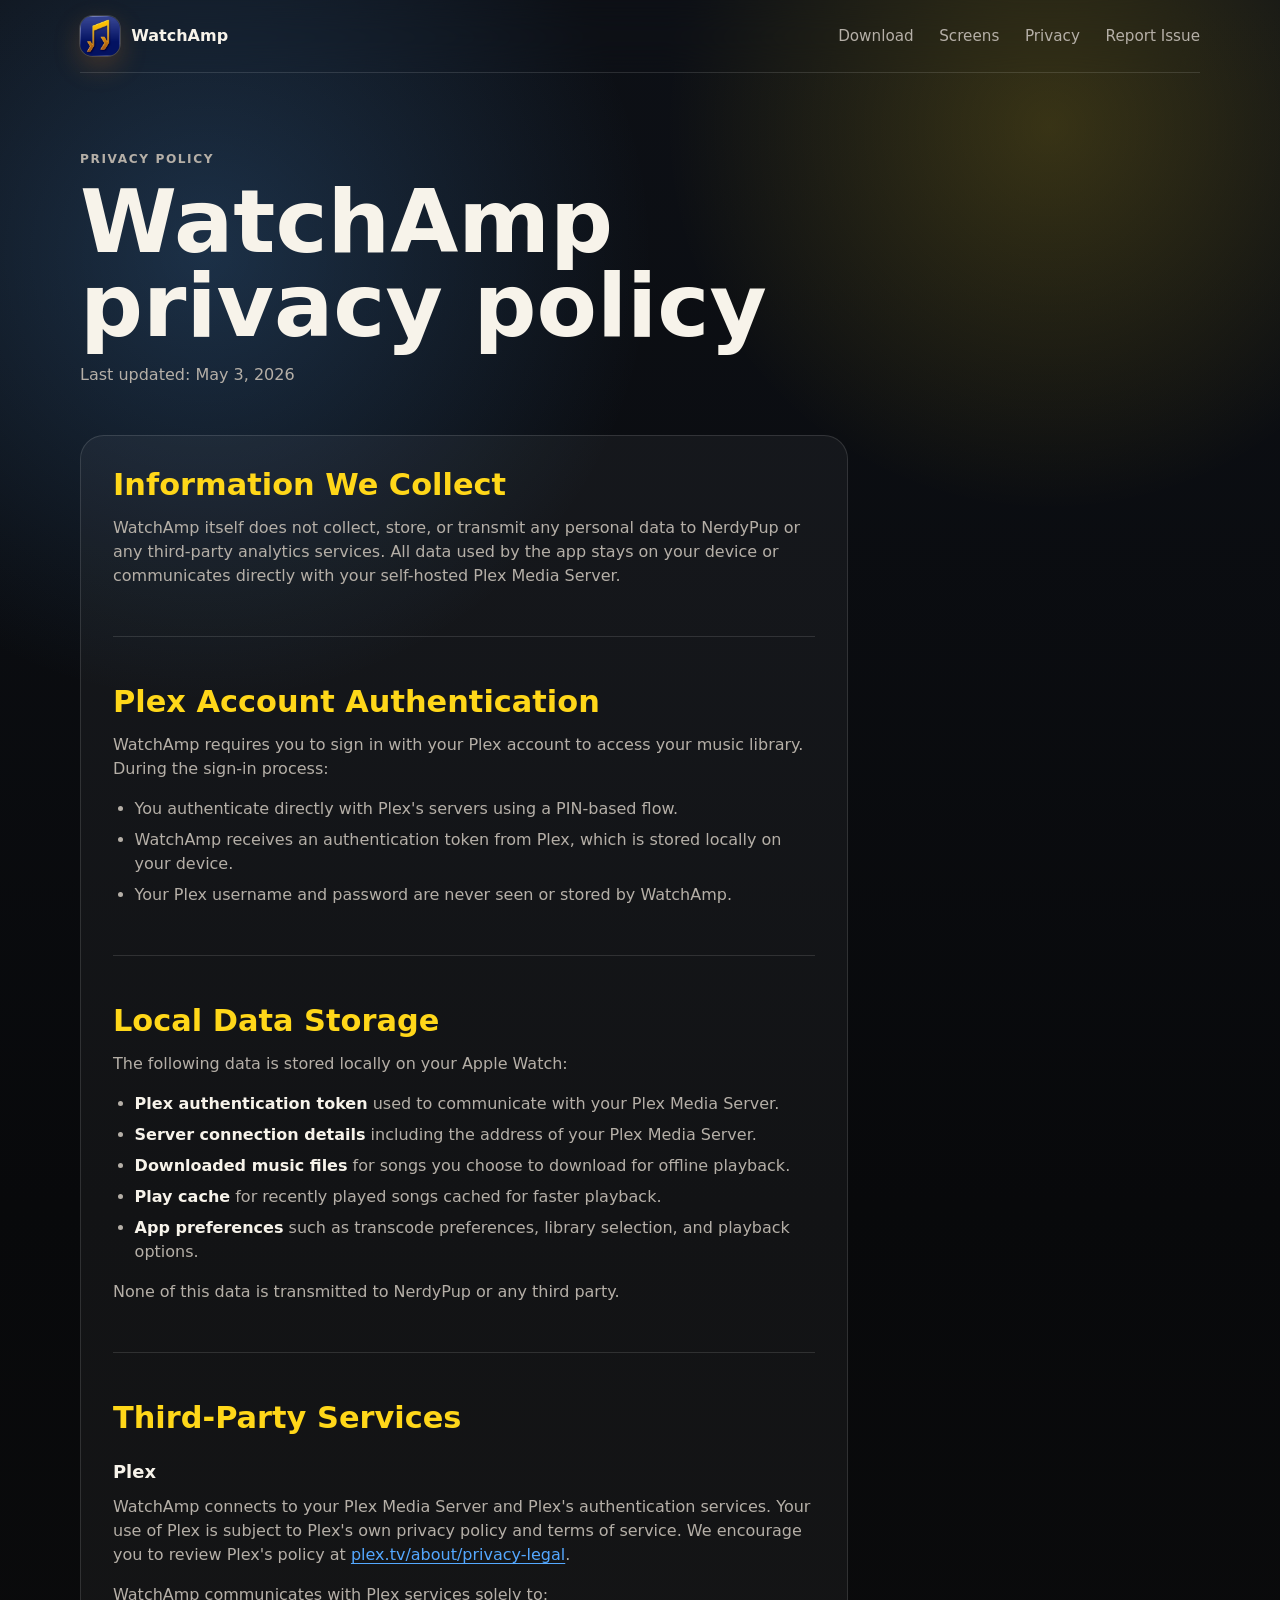
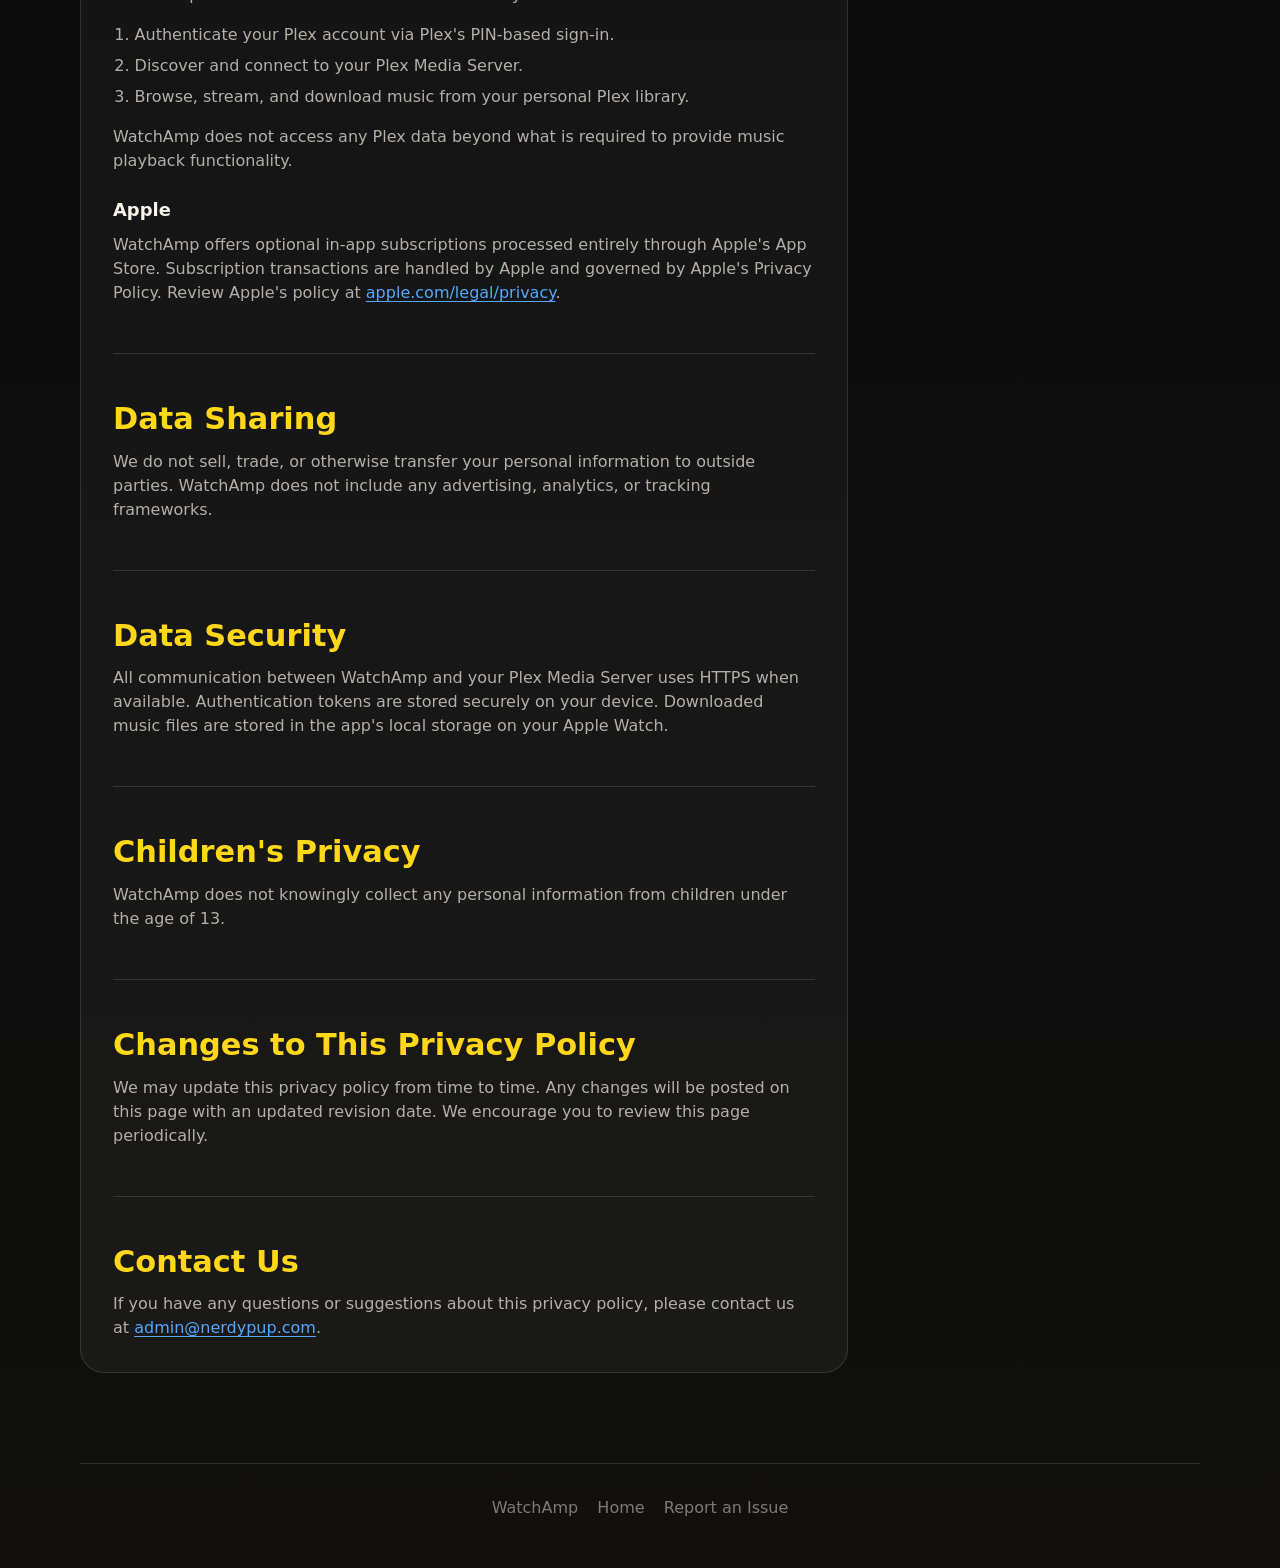
==== docs/privacy.html @ 525b2c6f "Web Docs" ====
<!doctype html>
<html lang="en">
<head>
    <meta charset="utf-8">
    <meta name="viewport" content="width=device-width, initial-scale=1">
    <meta name="description" content="WatchAmp privacy policy.">
    <title>Privacy Policy - WatchAmp</title>
    <link rel="stylesheet" href="styles.css">
</head>
<body>
    <header class="site-header">
        <a class="brand" href="index.html" aria-label="WatchAmp home">
            <img src="assets/watchamp-icon.png" alt="" width="40" height="40">
            <span>WatchAmp</span>
        </a>
        <nav aria-label="Primary navigation">
            <a href="https://apps.apple.com/us/app/watchamp-for-plex/id6761737569">Download</a>
            <a href="index.html#screens">Screens</a>
            <a href="privacy.html" aria-current="page">Privacy</a>
            <a href="https://github.com/fkick/WatchAmp/issues">Report Issue</a>
        </nav>
    </header>

    <main>
        <section class="privacy-section privacy-page">
            <div class="section-heading">
                <p class="eyebrow">Privacy Policy</p>
                <h1>WatchAmp privacy policy</h1>
                <p>Last updated: May 3, 2026</p>
            </div>

            <div class="policy">
                <section>
                    <h2>Information We Collect</h2>
                    <p>WatchAmp itself does not collect, store, or transmit any personal data to NerdyPup or any third-party analytics services. All data used by the app stays on your device or communicates directly with your self-hosted Plex Media Server.</p>
                </section>

                <section>
                    <h2>Plex Account Authentication</h2>
                    <p>WatchAmp requires you to sign in with your Plex account to access your music library. During the sign-in process:</p>
                    <ul>
                        <li>You authenticate directly with Plex's servers using a PIN-based flow.</li>
                        <li>WatchAmp receives an authentication token from Plex, which is stored locally on your device.</li>
                        <li>Your Plex username and password are never seen or stored by WatchAmp.</li>
                    </ul>
                </section>

                <section>
                    <h2>Local Data Storage</h2>
                    <p>The following data is stored locally on your Apple Watch:</p>
                    <ul>
                        <li><strong>Plex authentication token</strong> used to communicate with your Plex Media Server.</li>
                        <li><strong>Server connection details</strong> including the address of your Plex Media Server.</li>
                        <li><strong>Downloaded music files</strong> for songs you choose to download for offline playback.</li>
                        <li><strong>Play cache</strong> for recently played songs cached for faster playback.</li>
                        <li><strong>App preferences</strong> such as transcode preferences, library selection, and playback options.</li>
                    </ul>
                    <p>None of this data is transmitted to NerdyPup or any third party.</p>
                </section>

                <section>
                    <h2>Third-Party Services</h2>

                    <h3>Plex</h3>
                    <p>WatchAmp connects to your Plex Media Server and Plex's authentication services. Your use of Plex is subject to Plex's own privacy policy and terms of service. We encourage you to review Plex's policy at <a href="https://www.plex.tv/about/privacy-legal/">plex.tv/about/privacy-legal</a>.</p>
                    <p>WatchAmp communicates with Plex services solely to:</p>
                    <ol>
                        <li>Authenticate your Plex account via Plex's PIN-based sign-in.</li>
                        <li>Discover and connect to your Plex Media Server.</li>
                        <li>Browse, stream, and download music from your personal Plex library.</li>
                    </ol>
                    <p>WatchAmp does not access any Plex data beyond what is required to provide music playback functionality.</p>

                    <h3>Apple</h3>
                    <p>WatchAmp offers optional in-app subscriptions processed entirely through Apple's App Store. Subscription transactions are handled by Apple and governed by Apple's Privacy Policy. Review Apple's policy at <a href="https://www.apple.com/legal/privacy/">apple.com/legal/privacy</a>.</p>
                </section>

                <section>
                    <h2>Data Sharing</h2>
                    <p>We do not sell, trade, or otherwise transfer your personal information to outside parties. WatchAmp does not include any advertising, analytics, or tracking frameworks.</p>
                </section>

                <section>
                    <h2>Data Security</h2>
                    <p>All communication between WatchAmp and your Plex Media Server uses HTTPS when available. Authentication tokens are stored securely on your device. Downloaded music files are stored in the app's local storage on your Apple Watch.</p>
                </section>

                <section>
                    <h2>Children's Privacy</h2>
                    <p>WatchAmp does not knowingly collect any personal information from children under the age of 13.</p>
                </section>

                <section>
                    <h2>Changes to This Privacy Policy</h2>
                    <p>We may update this privacy policy from time to time. Any changes will be posted on this page with an updated revision date. We encourage you to review this page periodically.</p>
                </section>

                <section>
                    <h2>Contact Us</h2>
                    <p>If you have any questions or suggestions about this privacy policy, please contact us at <a href="mailto:admin@nerdypup.com">admin@nerdypup.com</a>.</p>
                </section>
            </div>
        </section>
    </main>

    <footer class="site-footer">
        <span>WatchAmp</span>
        <a href="index.html">Home</a>
        <a href="https://github.com/fkick/WatchAmp/issues">Report an Issue</a>
    </footer>
</body>
</html>
---- docs/styles.css ----
:root {
    color-scheme: dark;
    --ink: #f7f3ea;
    --muted: #b5afa7;
    --dim: #7f7a74;
    --bg: #08090b;
    --panel: #17191d;
    --panel-2: #22242a;
    --line: rgba(255, 255, 255, 0.12);
    --blue: #54a8ff;
    --gold: #ffd719;
    --orange: #ff8a22;
    --green: #91d36f;
    --max: 1120px;
}

* {
    box-sizing: border-box;
}

html {
    scroll-behavior: smooth;
}

body {
    margin: 0;
    min-width: 320px;
    background:
        radial-gradient(circle at 16% 8%, rgba(84, 168, 255, 0.22), transparent 28rem),
        radial-gradient(circle at 82% 4%, rgba(255, 215, 25, 0.18), transparent 24rem),
        linear-gradient(180deg, #0d1016 0%, var(--bg) 38%, #11100e 100%);
    color: var(--ink);
    font-family: Inter, ui-sans-serif, system-ui, -apple-system, BlinkMacSystemFont, "SF Pro Display", "Segoe UI", sans-serif;
    line-height: 1.5;
}

img {
    display: block;
    max-width: 100%;
}

a {
    color: inherit;
    text-decoration: none;
}

a:hover {
    color: var(--gold);
}

.site-header {
    position: sticky;
    top: 0;
    z-index: 10;
    display: flex;
    align-items: center;
    justify-content: space-between;
    gap: 1rem;
    width: min(100% - 2rem, var(--max));
    margin: 0 auto;
    padding: 1rem 0;
    backdrop-filter: blur(22px);
}

.brand,
.site-header nav,
.hero-actions,
.site-footer {
    display: flex;
    align-items: center;
}

.brand {
    gap: 0.7rem;
    font-weight: 800;
    letter-spacing: 0;
}

.brand img {
    border-radius: 0.8rem;
    box-shadow: 0 0 0 1px rgba(255, 255, 255, 0.14), 0 10px 28px rgba(255, 138, 34, 0.22);
}

.site-header nav {
    gap: clamp(0.8rem, 3vw, 1.6rem);
    color: var(--muted);
    font-size: 0.95rem;
}

.hero {
    display: grid;
    grid-template-columns: minmax(0, 0.92fr) minmax(320px, 1.08fr);
    align-items: start;
    gap: clamp(2rem, 6vw, 5rem);
    width: min(100% - 2rem, var(--max));
    min-height: calc(100svh - 5rem);
    margin: 0 auto;
    padding: clamp(2rem, 5vw, 4rem) 0 clamp(3rem, 7vw, 5rem);
}

.hero-copy {
    position: relative;
    z-index: 2;
    padding-top: clamp(2rem, 8vw, 6rem);
}

.eyebrow {
    margin: 0 0 0.75rem;
    color: var(--orange);
    font-size: 0.76rem;
    font-weight: 800;
    letter-spacing: 0.13em;
    text-transform: uppercase;
}

h1,
h2,
h3,
p {
    margin-top: 0;
}

h1 {
    margin-bottom: 1rem;
    font-size: clamp(4.2rem, 13vw, 9.5rem);
    line-height: 0.85;
    letter-spacing: 0;
}

h2 {
    margin-bottom: 1rem;
    font-size: clamp(2rem, 5vw, 4.5rem);
    line-height: 0.95;
    letter-spacing: 0;
}

h3 {
    margin-bottom: 0.55rem;
    font-size: 1.12rem;
}

.lede {
    max-width: 42rem;
    color: var(--muted);
    font-size: clamp(1.1rem, 2vw, 1.35rem);
}

.hero-actions {
    flex-wrap: wrap;
    gap: 0.8rem;
    margin-top: 2rem;
}

.button {
    display: inline-flex;
    align-items: center;
    justify-content: center;
    min-height: 3rem;
    padding: 0.8rem 1.15rem;
    border: 1px solid var(--line);
    border-radius: 999px;
    font-weight: 800;
}

.button.primary {
    background: linear-gradient(135deg, var(--gold), var(--orange));
    color: #17100a;
    border-color: transparent;
    box-shadow: 0 16px 38px rgba(255, 138, 34, 0.22);
}

.button.secondary {
    color: var(--ink);
    background: rgba(255, 255, 255, 0.07);
}

.hero-stage {
    position: relative;
    z-index: 1;
    min-height: clamp(32rem, 55vw, 43rem);
    margin-top: clamp(5rem, 10vw, 8rem);
}

.app-icon {
    position: absolute;
    top: 4.5rem;
    right: 1rem;
    width: clamp(8rem, 20vw, 15rem);
    border-radius: 2rem;
    opacity: 0.92;
    filter: drop-shadow(0 28px 42px rgba(0, 0, 0, 0.52));
}

.watch-shot {
    position: absolute;
    border-radius: 2.4rem;
    background: #000;
    box-shadow: 0 1.6rem 4rem rgba(0, 0, 0, 0.54), 0 0 0 1px rgba(255, 255, 255, 0.12);
}

.main-shot {
    left: 12%;
    top: 18%;
    width: clamp(13rem, 28vw, 20rem);
    rotate: -5deg;
}

.side-shot {
    right: 0;
    bottom: 4%;
    width: clamp(12rem, 24vw, 18rem);
    rotate: 6deg;
}

.feature-strip,
.split-section,
.screens-section,
.download-section,
.github-section,
.privacy-section {
    width: min(100% - 2rem, var(--max));
    margin: 0 auto;
    padding: clamp(3rem, 7vw, 6rem) 0;
    border-top: 1px solid var(--line);
}

.feature-strip {
    display: grid;
    grid-template-columns: repeat(3, 1fr);
    gap: 1px;
    padding-top: 0;
    background: var(--line);
    border-top: 0;
}

.feature-strip article {
    min-height: 14rem;
    padding: clamp(1.3rem, 3vw, 2rem);
    background: linear-gradient(180deg, rgba(255, 255, 255, 0.055), rgba(255, 255, 255, 0.025));
}

.feature-strip span,
figcaption,
.section-heading p,
.privacy-section li,
.privacy-section p,
.split-section p,
.github-section p {
    color: var(--muted);
}

.feature-strip span {
    display: block;
    margin-bottom: 2rem;
    color: var(--blue);
    font-weight: 900;
}

.feature-strip h2 {
    font-size: clamp(1.35rem, 2.6vw, 2rem);
    line-height: 1.05;
}

.feature-strip p {
    margin-bottom: 0;
    color: var(--muted);
}

.split-section,
.download-section,
.github-section {
    display: grid;
    grid-template-columns: minmax(0, 0.85fr) minmax(280px, 1.15fr);
    align-items: center;
    gap: clamp(2rem, 6vw, 5rem);
}

.mini-grid,
.screens-grid {
    display: grid;
    gap: 1rem;
}

.mini-grid {
    grid-template-columns: repeat(2, minmax(0, 1fr));
}

figure {
    margin: 0;
}

figure img {
    width: 100%;
    border-radius: 1.45rem;
    background: #000;
    box-shadow: 0 1.4rem 3rem rgba(0, 0, 0, 0.36), 0 0 0 1px rgba(255, 255, 255, 0.1);
}

figcaption {
    margin-top: 0.8rem;
    font-size: 0.92rem;
}

.section-heading {
    max-width: 46rem;
    margin-bottom: clamp(1.5rem, 4vw, 3rem);
}

.screens-grid {
    grid-template-columns: 1.2fr repeat(3, 0.72fr);
    align-items: end;
}

.screens-grid .tall {
    grid-row: span 2;
}

.screens-grid .tall img {
    max-height: 48rem;
    object-fit: cover;
    object-position: top;
}

.github-section {
    grid-template-columns: 1fr auto;
    padding-block: clamp(2rem, 5vw, 3rem);
}

.download-section {
    grid-template-columns: minmax(0, 1fr) auto;
    padding-block: clamp(2rem, 5vw, 3.5rem);
}

.download-section p {
    max-width: 42rem;
    color: var(--muted);
}

.app-store-card {
    display: grid;
    grid-template-columns: auto 1fr;
    align-items: center;
    gap: 1rem;
    min-width: min(100%, 20rem);
    padding: 1rem 1.2rem;
    color: var(--ink);
    background:
        linear-gradient(135deg, rgba(84, 168, 255, 0.18), rgba(255, 215, 25, 0.12)),
        rgba(255, 255, 255, 0.06);
    border: 1px solid var(--line);
    border-radius: 1.4rem;
    box-shadow: 0 1.4rem 3rem rgba(0, 0, 0, 0.26);
}

.app-store-card:hover {
    color: var(--ink);
    border-color: rgba(255, 215, 25, 0.45);
}

.app-store-card img {
    border-radius: 1rem;
    box-shadow: 0 0 0 1px rgba(255, 255, 255, 0.14), 0 12px 28px rgba(255, 138, 34, 0.24);
}

.app-store-card small,
.app-store-card strong {
    display: block;
}

.app-store-card small {
    color: var(--muted);
    font-size: 0.85rem;
}

.app-store-card strong {
    font-size: 1.65rem;
    line-height: 1.05;
}

.policy {
    max-width: 48rem;
    padding: clamp(1.2rem, 3vw, 2rem);
    background: rgba(255, 255, 255, 0.045);
    border: 1px solid var(--line);
    border-radius: 1.5rem;
}

.policy section + section {
    margin-top: clamp(1.8rem, 4vw, 3rem);
    padding-top: clamp(1.8rem, 4vw, 3rem);
    border-top: 1px solid var(--line);
}

.privacy-page {
    padding-top: clamp(2rem, 6vw, 5rem);
}

.privacy-page h1 {
    max-width: 48rem;
    margin-bottom: 1rem;
    font-size: clamp(2.6rem, 7vw, 5.5rem);
    line-height: 0.95;
}

.policy h2 {
    color: var(--gold);
    margin-bottom: 0.85rem;
    font-size: clamp(1.35rem, 2.8vw, 1.9rem);
    line-height: 1.12;
}

.policy h3 {
    margin-top: 1.5rem;
    color: var(--ink);
}

.policy p,
.policy ul,
.policy ol {
    margin-bottom: 1rem;
}

.policy p:last-child,
.policy ul:last-child,
.policy ol:last-child {
    margin-bottom: 0;
}

.policy ul,
.policy ol {
    padding-left: 1.35rem;
}

.policy li + li {
    margin-top: 0.45rem;
}

.policy strong {
    color: var(--ink);
}

.policy a {
    color: var(--blue);
    text-decoration: underline;
    text-underline-offset: 0.18em;
}

.site-footer {
    justify-content: center;
    gap: 1.2rem;
    width: min(100% - 2rem, var(--max));
    margin: 0 auto;
    padding: 2rem 0 3rem;
    border-top: 1px solid var(--line);
    color: var(--dim);
}

@media (max-width: 860px) {
    .hero,
    .split-section,
    .download-section,
    .github-section {
        grid-template-columns: 1fr;
    }

    .hero {
        min-height: auto;
        padding-top: 2rem;
    }

    .hero-copy {
        padding-top: 0;
    }

    .hero-stage {
        min-height: 31rem;
        margin-top: 0;
    }

    .feature-strip {
        grid-template-columns: 1fr;
    }

    .screens-grid {
        grid-template-columns: repeat(2, minmax(0, 1fr));
    }

    .screens-grid .tall {
        grid-column: 1 / -1;
    }

}

@media (max-width: 560px) {
    .site-header {
        align-items: flex-start;
        flex-direction: column;
    }

    .site-header nav {
        width: 100%;
        justify-content: space-between;
    }

    .hero-stage {
        min-height: 28rem;
    }

    .app-icon {
        width: 7rem;
        right: 0;
    }

    .main-shot {
        left: 0;
        width: 13rem;
    }

    .side-shot {
        width: 12rem;
    }

    .mini-grid,
    .screens-grid {
        grid-template-columns: 1fr;
    }
}
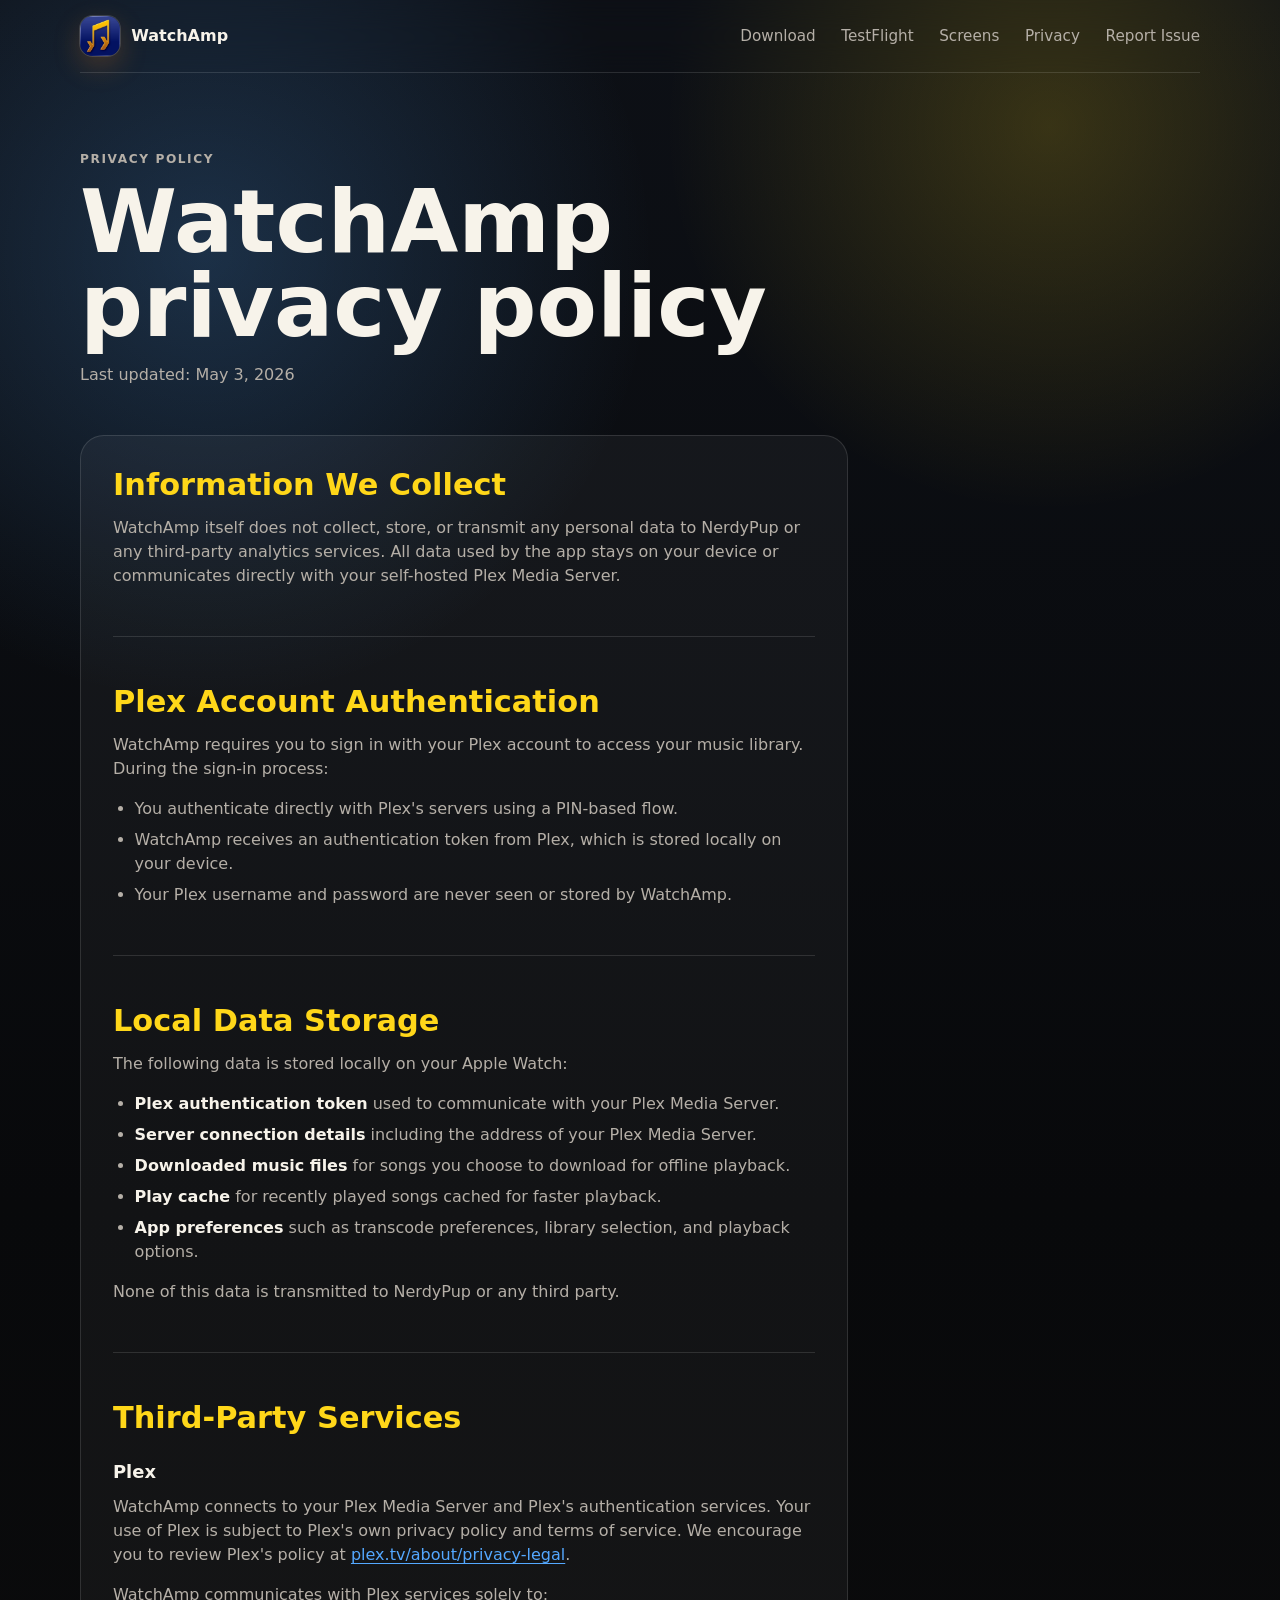
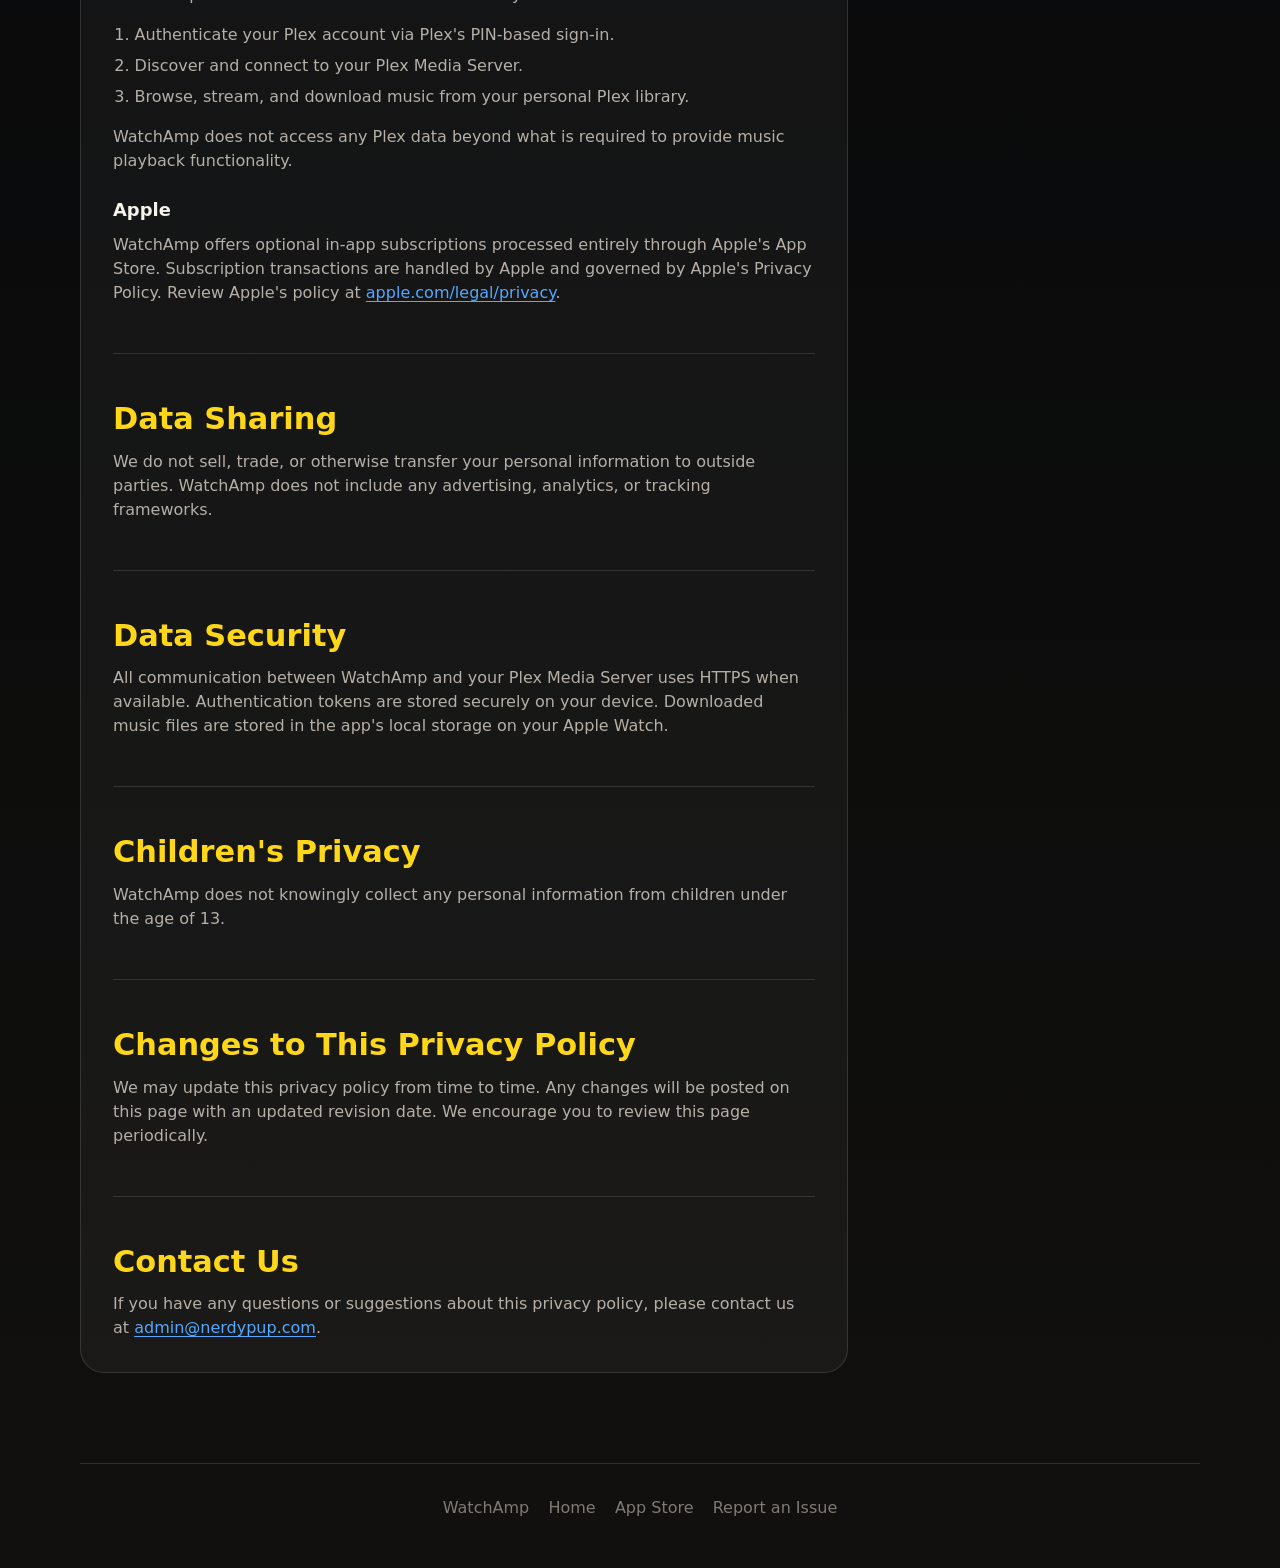
==== commit 4085bd8d: "website update with testflight link" ====
--- a/docs/privacy.html
+++ b/docs/privacy.html
@@ -3,7 +3,19 @@
 <head>
     <meta charset="utf-8">
     <meta name="viewport" content="width=device-width, initial-scale=1">
-    <meta name="description" content="WatchAmp privacy policy.">
+    <meta name="description" content="Privacy policy for WatchAmp for Plex, including Plex authentication, local data storage, third-party services, and contact information.">
+    <meta name="robots" content="index, follow">
+    <link rel="canonical" href="https://watchamp.nerdypup.com/privacy.html">
+    <meta property="og:type" content="article">
+    <meta property="og:site_name" content="WatchAmp">
+    <meta property="og:title" content="WatchAmp Privacy Policy">
+    <meta property="og:description" content="Privacy policy for WatchAmp for Plex.">
+    <meta property="og:url" content="https://watchamp.nerdypup.com/privacy.html">
+    <meta property="og:image" content="https://watchamp.nerdypup.com/assets/watchamp-icon.png">
+    <meta name="twitter:card" content="summary">
+    <meta name="twitter:title" content="WatchAmp Privacy Policy">
+    <meta name="twitter:description" content="Privacy policy for WatchAmp for Plex.">
+    <meta name="twitter:image" content="https://watchamp.nerdypup.com/assets/watchamp-icon.png">
     <title>Privacy Policy - WatchAmp</title>
     <link rel="stylesheet" href="styles.css">
 </head>
@@ -15,6 +27,7 @@
         </a>
         <nav aria-label="Primary navigation">
             <a href="https://apps.apple.com/us/app/watchamp-for-plex/id6761737569">Download</a>
+            <a href="https://testflight.apple.com/join/vrehhvsY">TestFlight</a>
             <a href="index.html#screens">Screens</a>
             <a href="privacy.html" aria-current="page">Privacy</a>
             <a href="https://github.com/fkick/WatchAmp/issues">Report Issue</a>
@@ -106,6 +119,7 @@
     <footer class="site-footer">
         <span>WatchAmp</span>
         <a href="index.html">Home</a>
+        <a href="https://apps.apple.com/us/app/watchamp-for-plex/id6761737569">App Store</a>
         <a href="https://github.com/fkick/WatchAmp/issues">Report an Issue</a>
     </footer>
 </body>
--- a/docs/styles.css
+++ b/docs/styles.css
@@ -93,7 +93,7 @@
     align-items: start;
     gap: clamp(2rem, 6vw, 5rem);
     width: min(100% - 2rem, var(--max));
-    min-height: calc(100svh - 5rem);
+    min-height: calc(90svh - 5rem);
     margin: 0 auto;
     padding: clamp(2rem, 5vw, 4rem) 0 clamp(3rem, 7vw, 5rem);
 }
